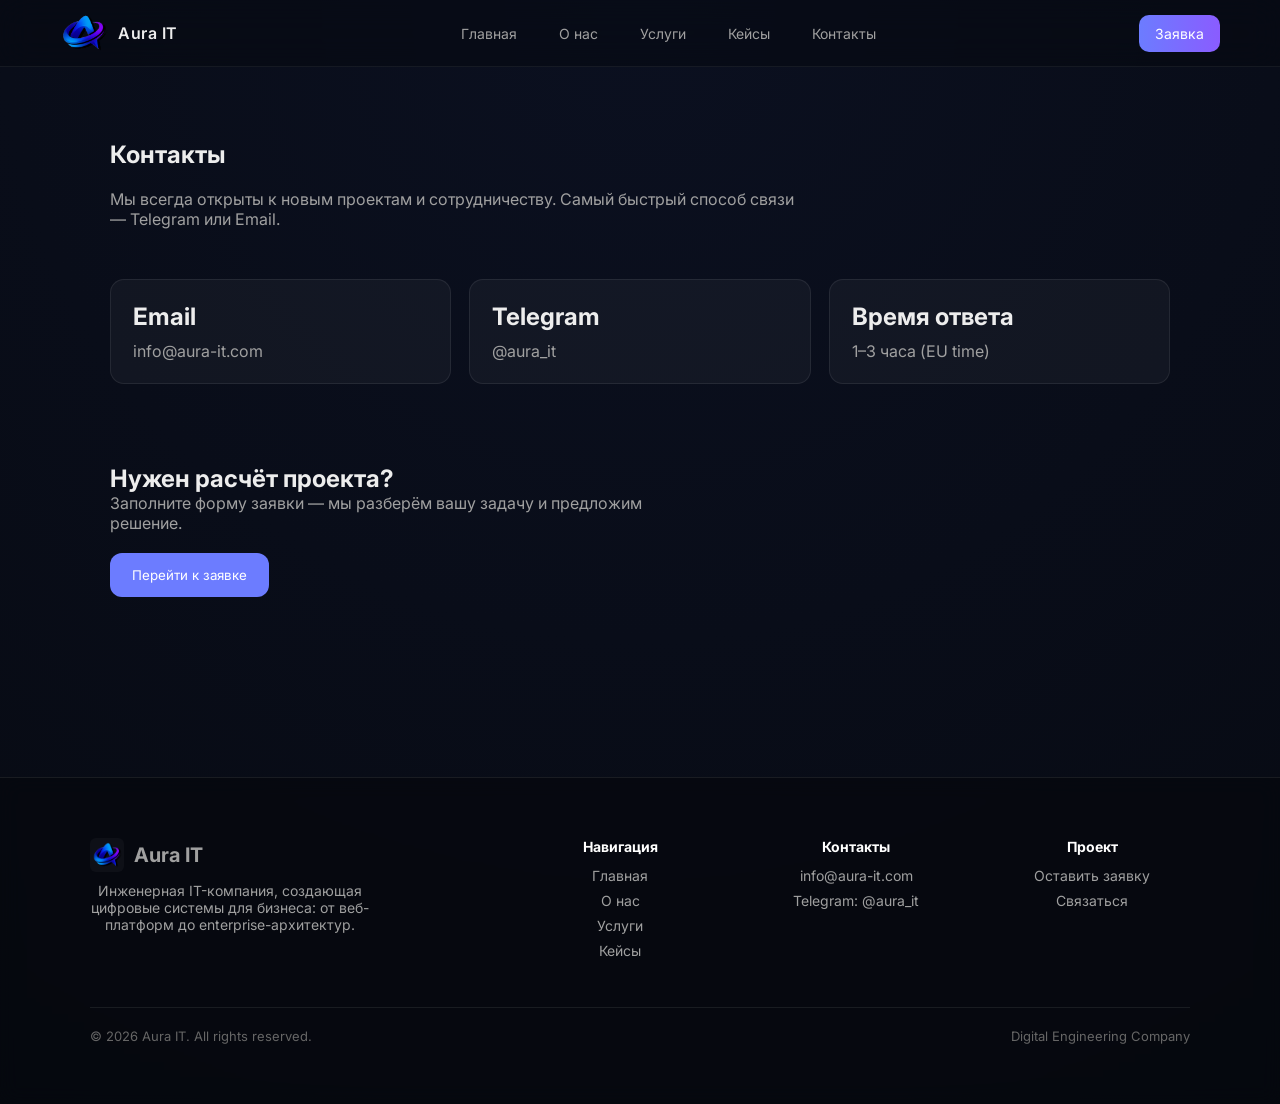
==== contact.html @ 42e3ed2f "Add files via upload" ====
<!DOCTYPE html>
<html lang="ru">
<head>
    <meta charset="UTF-8">
    <meta name="viewport" content="width=device-width, initial-scale=1.0">
    <title>Контакты — Aura IT</title>

    <link rel="stylesheet" href="assets/css/style.css">
</head>

<body>

    <header class="header">

        <div class="header-left">
            <img src="assets/img/logo.png" alt="Aura IT">
            <span>Aura IT</span>
        </div>

        <nav class="header-nav">
            <a href="index.html">Главная</a>
            <a href="about.html">О нас</a>
            <a href="services.html">Услуги</a>
            <a href="cases.html">Кейсы</a>
            <a href="contact.html">Контакты</a>
        </nav>

        <a href="apply.html" class="header-btn">Заявка</a>

    </header>

    <section class="container">

        <h1>Контакты</h1>

        <p style="margin-top:20px; max-width:700px; color:#a0a0a0;">
            Мы всегда открыты к новым проектам и сотрудничеству.
            Самый быстрый способ связи — Telegram или Email.
        </p>

        <!-- CONTACT INFO -->
        <div class="grid" style="margin-top:50px;">

            <div class="card">
                <h2>Email</h2>
                <p style="color:#a0a0a0; margin-top:10px;">info@aura-it.com</p>
            </div>

            <div class="card">
                <h2>Telegram</h2>
                <p style="color:#a0a0a0; margin-top:10px;">@aura_it</p>
            </div>

            <div class="card">
                <h2>Время ответа</h2>
                <p style="color:#a0a0a0; margin-top:10px;">1–3 часа (EU time)</p>
            </div>

        </div>

        <!-- CTA -->
        <div style="margin-top:80px;">
            <h2>Нужен расчёт проекта?</h2>
            <p style="color:#a0a0a0; max-width:600px;">
                Заполните форму заявки — мы разберём вашу задачу и предложим решение.
            </p>

            <a href="apply.html">
                <button class="btn" style="margin-top:20px;">
                    Перейти к заявке
                </button>
            </a>
        </div>

    </section>

    <footer>

        <div class="footer-grid">

            <!-- BRAND -->
            <div class="footer-brand">

                <div style="display:flex; align-items:center; gap:10px; margin-bottom:10px;">
                    <img src="assets/img/logo.png" alt="Aura IT" style="width:34px; height:34px; object-fit:contain;">
                    <h3 style="margin:0;">Aura IT</h3>
                </div>

                <p>
                    Инженерная IT-компания, создающая цифровые системы для бизнеса:
                    от веб-платформ до enterprise-архитектур.
                </p>

            </div>

            <!-- NAV -->
            <div class="footer-col">
                <h4>Навигация</h4>
                <a href="index.html">Главная</a>
                <a href="about.html">О нас</a>
                <a href="services.html">Услуги</a>
                <a href="cases.html">Кейсы</a>
            </div>

            <!-- CONTACT -->
            <div class="footer-col">
                <h4>Контакты</h4>
                <a href="#">info@aura-it.com</a>
                <a href="#">Telegram: @aura_it</a>
            </div>

            <!-- CTA -->
            <div class="footer-col">
                <h4>Проект</h4>
                <a href="apply.html">Оставить заявку</a>
                <a href="contact.html">Связаться</a>
            </div>

        </div>

        <div class="footer-bottom">
            <span>© 2026 Aura IT. All rights reserved.</span>
            <span>Digital Engineering Company</span>
        </div>

    </footer>

</body>
</html>
---- assets/css/style.css ----
@import url('https://fonts.googleapis.com/css2?family=Inter:wght@300;400;500;600;700&display=swap');

:root {
  --bg: #070A12;
  --panel: rgba(255,255,255,0.04);
  --text: #EDEDED;
  --muted: #A0A0A0;
  --accent: #6C7CFF;
  --border: rgba(255,255,255,0.08);
}

* {
  margin: 0;
  padding: 0;
  box-sizing: border-box;
  font-family: Inter, sans-serif;
}

body {
  background: radial-gradient(circle at top, #0B1020, var(--bg));
  color: var(--text);
}

/* NAV */
header {
  position: fixed;
  top: 0;
  width: 100%;
  padding: 18px 60px;
  display: flex;
  justify-content: space-between;
  align-items: center;
  backdrop-filter: blur(14px);
  background: rgba(7,10,18,0.6);
  border-bottom: 1px solid var(--border);
  z-index: 1000;
}

.logo {
  font-weight: 700;
  letter-spacing: 1px;
}

nav a {
  margin-left: 20px;
  text-decoration: none;
  color: var(--muted);
  transition: 0.3s;
}

nav a:hover {
  color: var(--text);
}

/* CONTAINER */
.container {
  max-width: 1100px;
  margin: auto;
  padding: 140px 20px 80px;
}

/* HERO */
.hero h1 {
  font-size: 54px;
  line-height: 1.1;
}

.hero p {
  margin-top: 18px;
  color: var(--muted);
  max-width: 600px;
}

/* BUTTON */
.btn {
  margin-top: 30px;
  padding: 14px 22px;
  border-radius: 12px;
  background: var(--accent);
  border: none;
  color: white;
  cursor: pointer;
  transition: 0.3s;
}

.btn:hover {
  transform: translateY(-2px);
}

/* GRID */
.grid {
  display: grid;
  grid-template-columns: repeat(3, 1fr);
  gap: 18px;
  margin-top: 30px;
}

.card {
  background: var(--panel);
  border: 1px solid var(--border);
  padding: 22px;
  border-radius: 14px;
  transition: 0.3s;
}

.card:hover {
  border-color: var(--accent);
  transform: translateY(-4px);
}

/* FOOTER */
footer {
  padding: 50px 20px;
  text-align: center;
  color: var(--muted);
  border-top: 1px solid var(--border);
}

/* RESPONSIVE */
@media(max-width: 900px) {
  header {
    padding: 15px 20px;
  }

  .hero h1 {
    font-size: 36px;
  }

  .grid {
    grid-template-columns: 1fr;
  }
}
.hero {
    padding-top: 180px;
}

.badge {
    display: inline-block;
    padding: 6px 12px;
    border: 1px solid rgba(255,255,255,0.1);
    border-radius: 20px;
    color: #aaa;
    font-size: 12px;
    margin-bottom: 20px;
}

.hero h1 {
    font-size: 58px;
    line-height: 1.05;
    letter-spacing: -1px;
}

.hero p {
    margin-top: 20px;
    color: #a0a0a0;
    max-width: 650px;
    font-size: 16px;
}

/* BUTTONS */
.actions {
    display: flex;
    gap: 12px;
    margin-top: 30px;
}

.btn.secondary {
    background: transparent;
    border: 1px solid rgba(255,255,255,0.2);
}

/* TRUST BLOCK */
.trust {
    display: grid;
    grid-template-columns: repeat(3, 1fr);
    gap: 20px;
    margin-top: 60px;
    max-width: 600px;
}

    .trust div {
        background: rgba(255,255,255,0.03);
        border: 1px solid rgba(255,255,255,0.08);
        padding: 20px;
        border-radius: 14px;
        text-align: center;
    }

    .trust h3 {
        font-size: 24px;
    }
.section {
    padding: 120px 0;
}

.form-box {
    max-width: 800px;
    margin: auto;
    background: rgba(255,255,255,0.03);
    border: 1px solid rgba(255,255,255,0.08);
    border-radius: 18px;
    padding: 40px;
    backdrop-filter: blur(12px);
}

.form-head h2 {
    font-size: 32px;
    margin-bottom: 10px;
}

.form-head p {
    color: #a0a0a0;
}

/* GRID FORM */
.form-grid {
    display: grid;
    grid-template-columns: repeat(2, 1fr);
    gap: 20px;
    margin-top: 30px;
}

.input-group {
    display: flex;
    flex-direction: column;
}

    .input-group label {
        font-size: 13px;
        color: #aaa;
        margin-bottom: 6px;
    }

    .input-group input,
    .input-group select,
    .input-group textarea {
        padding: 14px;
        border-radius: 10px;
        border: 1px solid rgba(255,255,255,0.1);
        background: rgba(10,14,25,0.8);
        color: #fff;
        outline: none;
        transition: 0.3s;
    }

        .input-group input:focus,
        .input-group select:focus,
        .input-group textarea:focus {
            border-color: #6C7CFF;
        }

    .input-group.full {
        grid-column: span 2;
    }

textarea {
    min-height: 120px;
    resize: none;
}

/* BOTTOM */
.form-bottom {
    grid-column: span 2;
    display: flex;
    justify-content: space-between;
    align-items: center;
    margin-top: 10px;
}

    .form-bottom span {
        color: #777;
        font-size: 13px;
    }

/* RESPONSIVE */
@media(max-width: 700px) {
    .form-grid {
        grid-template-columns: 1fr;
    }

    .input-group.full,
    .form-bottom {
        grid-column: span 1;
    }

    .form-bottom {
        flex-direction: column;
        gap: 10px;
        align-items: flex-start;
    }
}
footer {
    margin-top: 100px;
    border-top: 1px solid rgba(255,255,255,0.08);
    background: rgba(5,7,13,0.6);
    backdrop-filter: blur(10px);
    padding: 60px 20px;
}

.footer-grid {
    max-width: 1100px;
    margin: auto;
    display: grid;
    grid-template-columns: 2fr 1fr 1fr 1fr;
    gap: 40px;
}

.footer-brand h3 {
    font-size: 20px;
    margin-bottom: 10px;
}

.footer-brand p {
    color: #a0a0a0;
    font-size: 14px;
    max-width: 280px;
}

.footer-col h4 {
    font-size: 14px;
    margin-bottom: 12px;
    color: #fff;
}

.footer-col a {
    display: block;
    color: #a0a0a0;
    text-decoration: none;
    font-size: 14px;
    margin-bottom: 8px;
    transition: 0.3s;
}

    .footer-col a:hover {
        color: #fff;
    }

.footer-bottom {
    max-width: 1100px;
    margin: 40px auto 0;
    padding-top: 20px;
    border-top: 1px solid rgba(255,255,255,0.08);
    display: flex;
    justify-content: space-between;
    color: #666;
    font-size: 13px;
}

@media(max-width: 900px) {
    .footer-grid {
        grid-template-columns: 1fr;
    }

    .footer-bottom {
        flex-direction: column;
        gap: 10px;
    }
}
.footer-brand img {
    border-radius: 6px;
    background: rgba(255,255,255,0.03);
    padding: 2px;
}
.header {
    position: fixed;
    top: 0;
    width: 100%;
    padding: 14px 60px;
    display: flex;
    justify-content: space-between;
    align-items: center;
    background: rgba(7,10,18,0.55);
    backdrop-filter: blur(16px);
    border-bottom: 1px solid rgba(255,255,255,0.06);
    z-index: 1000;
}

/* LEFT BRAND */
.header-left {
    display: flex;
    align-items: center;
    gap: 10px;
}

    .header-left img {
        width: 48px;
        height: 38px;
        border-radius: 6px;
    }

    .header-left span {
        font-weight: 600;
        letter-spacing: 0.5px;
    }

/* NAV */
.header-nav {
    display: flex;
    gap: 22px;
}

    .header-nav a {
        color: #a0a0a0;
        text-decoration: none;
        font-size: 14px;
        position: relative;
        transition: 0.3s;
    }

        .header-nav a:hover {
            color: #fff;
        }

        /* underline animation */
        .header-nav a::after {
            content: "";
            position: absolute;
            left: 0;
            bottom: -6px;
            width: 0%;
            height: 1px;
            background: #6C7CFF;
            transition: 0.3s;
        }

        .header-nav a:hover::after {
            width: 100%;
        }

/* BUTTON */
.header-btn {
    padding: 10px 16px;
    border-radius: 10px;
    background: linear-gradient(90deg, #6C7CFF, #8A5CFF);
    color: white;
    text-decoration: none;
    font-size: 14px;
    transition: 0.3s;
}

    .header-btn:hover {
        transform: translateY(-2px);
    }

/* RESPONSIVE */
@media(max-width: 900px) {
    .header {
        padding: 14px 20px;
    }

    .header-nav {
        display: none;
    }
}
#dynamic-blocks .card {
    transition: 0.3s;
    cursor: pointer;
}

    #dynamic-blocks .card:hover {
        transform: translateY(-6px);
        border-color: #6C7CFF;
    }
.ad-slot {
    display: flex;
    flex-direction: column;
    gap: 12px;
}

.ad-card {
    display: block;
    padding: 12px;
    border-radius: 12px;
    border: 1px solid rgba(255,255,255,0.08);
    background: rgba(255,255,255,0.03);
    text-decoration: none;
    color: inherit;
    transition: 0.3s;
}

    .ad-card:hover {
        transform: translateY(-4px);
        border-color: #6C7CFF;
    }

    .ad-card img {
        width: 100%;
        border-radius: 10px;
    }
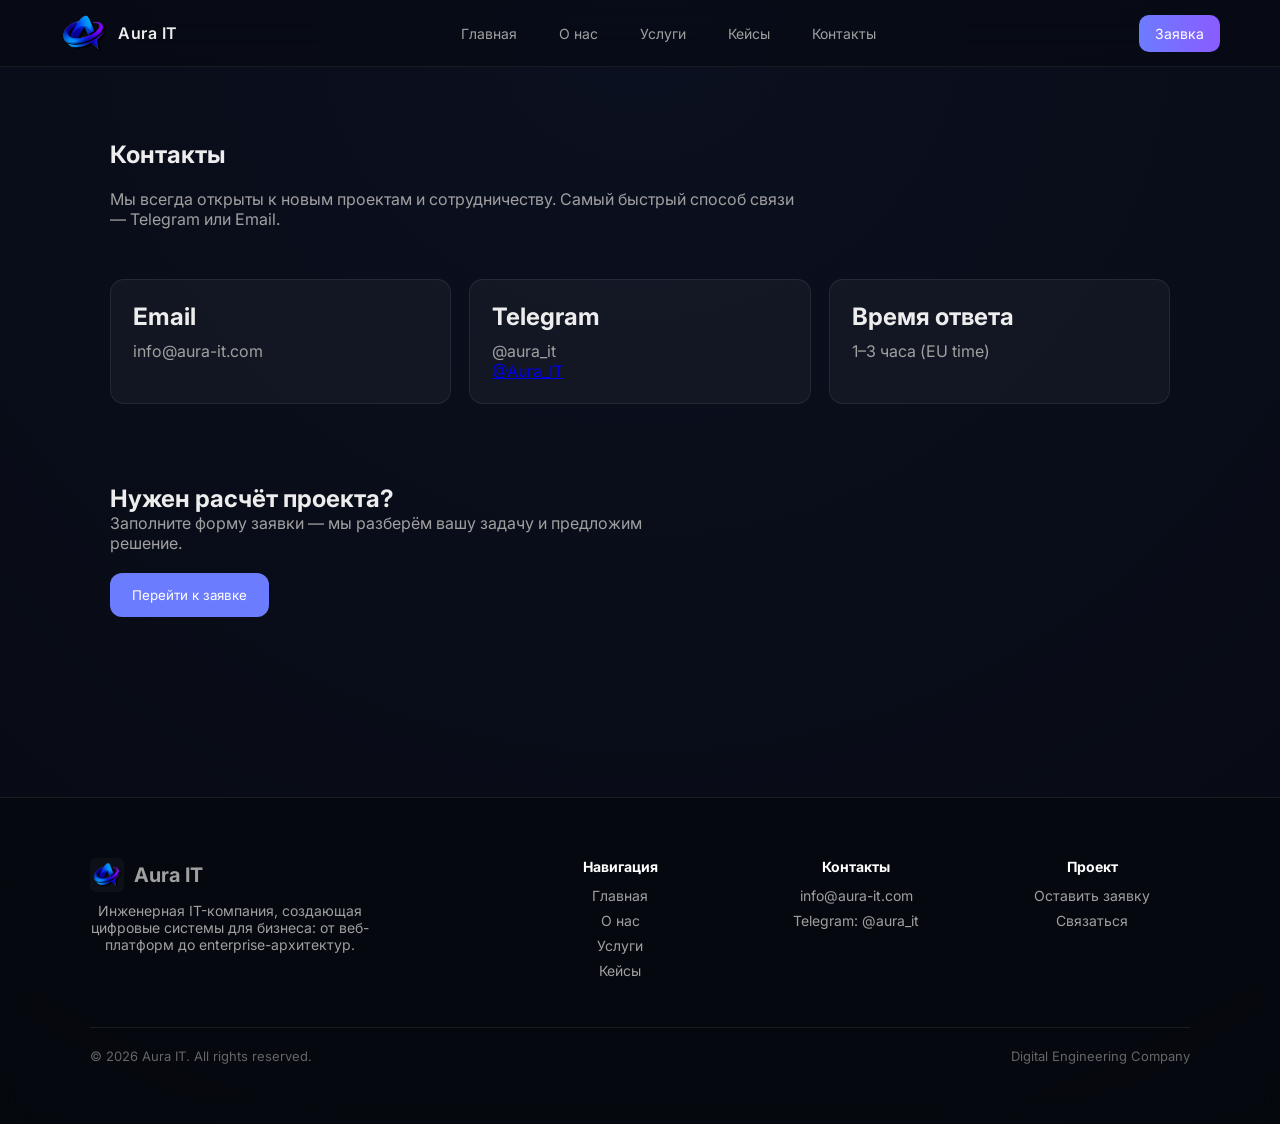
==== commit ea77327c: "Fix HTML encoding issues in contact.html" ====
--- a/contact.html
+++ b/contact.html
@@ -49,6 +49,7 @@
             <div class="card">
                 <h2>Telegram</h2>
                 <p style="color:#a0a0a0; margin-top:10px;">@aura_it</p>
+                <a href="https://t.me/Aura_IT">@Aura_IT</a>
             </div>
 
             <div class="card">
@@ -126,4 +127,4 @@
     </footer>
 
 </body>
-</html>+</html>
--- a/assets/css/style.css
+++ b/assets/css/style.css
@@ -486,4 +486,90 @@
     .ad-card img {
         width: 100%;
         border-radius: 10px;
-    }+    }
+@media (max-width: 900px) {
+
+  /* контейнеры */
+  .container {
+    padding: 0 16px;
+  }
+
+  /* HERO */
+  .hero h1 {
+    font-size: 34px;
+    line-height: 1.2;
+  }
+
+  .hero p {
+    font-size: 14px;
+  }
+
+  /* GRID → 1 колонка */
+  .grid {
+    grid-template-columns: 1fr !important;
+  }
+
+  /* кнопки */
+  .actions {
+    flex-direction: column;
+  }
+
+  .btn {
+    width: 100%;
+  }
+
+}.burger {
+  display: none;
+  font-size: 24px;
+  color: #fff;
+  cursor: pointer;
+}
+
+@media (max-width: 900px) {
+
+  .header-nav {
+    position: absolute;
+    top: 60px;
+    left: 0;
+    right: 0;
+    background: rgba(10,12,20,0.95);
+    backdrop-filter: blur(10px);
+    flex-direction: column;
+    display: none;
+    padding: 20px;
+    gap: 15px;
+  }
+
+  .burger {
+    display: block;
+  }
+
+  .header-btn {
+    display: none;
+  }
+
+  .header-nav.active {
+    display: flex;
+  }
+}@media (max-width: 900px) {
+
+  .form-grid {
+    grid-template-columns: 1fr !important;
+  }
+
+  .form-box {
+    padding: 20px;
+  }
+
+  .form-bottom {
+    flex-direction: column;
+    gap: 10px;
+    align-items: flex-start;
+  }
+}@media (max-width: 900px) {
+
+  .card {
+    padding: 16px;
+  }
+
+}
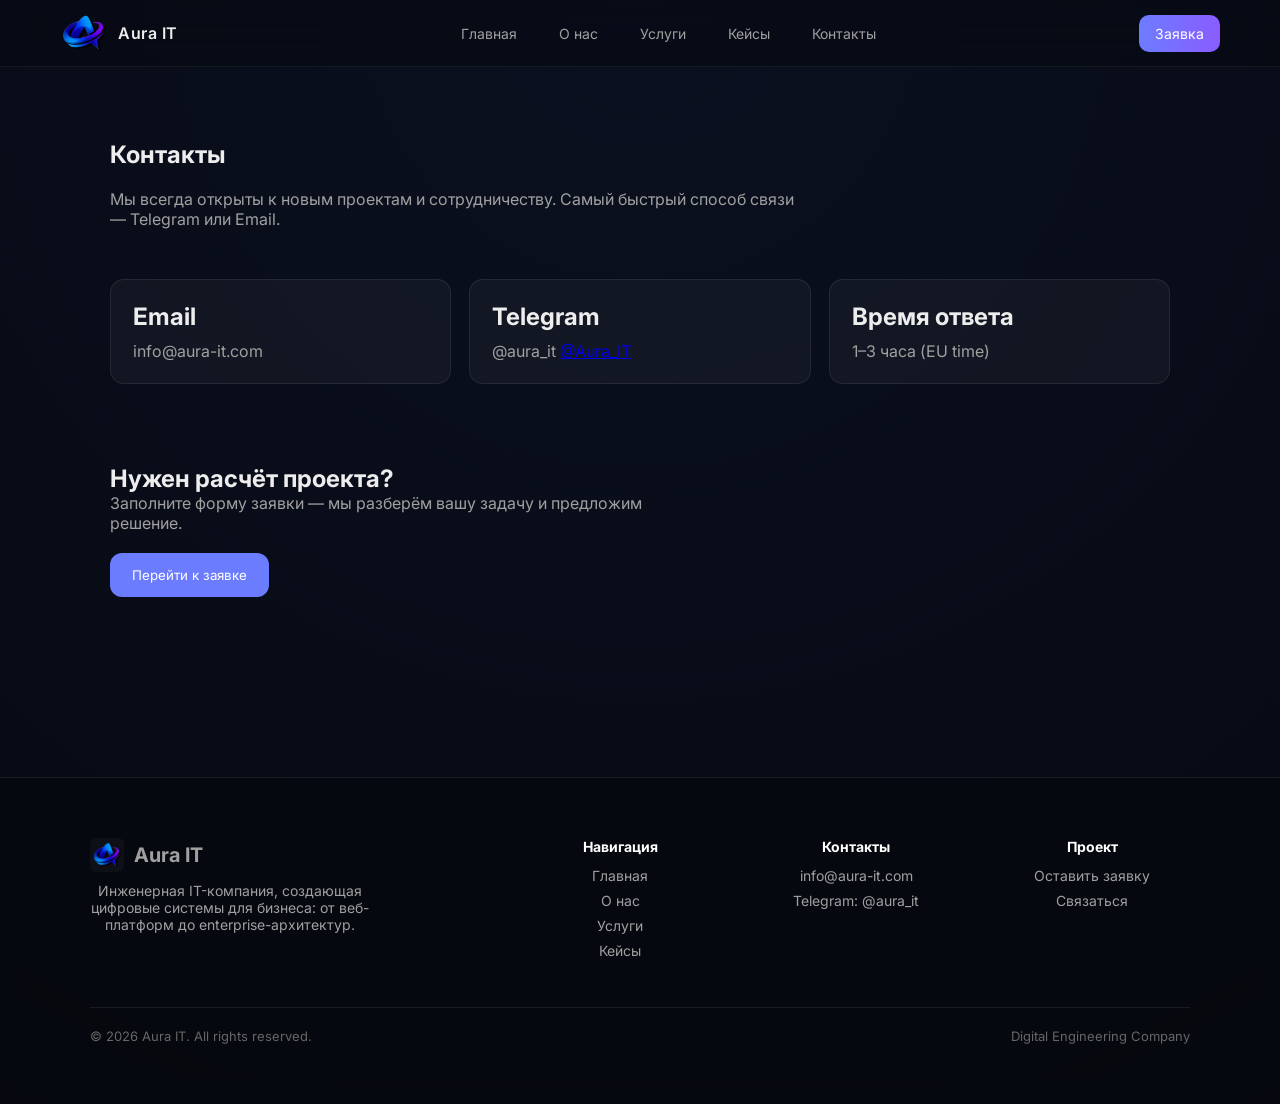
==== commit c6a957c7: "Update contact.html" ====
--- a/contact.html
+++ b/contact.html
@@ -48,8 +48,9 @@
 
             <div class="card">
                 <h2>Telegram</h2>
-                <p style="color:#a0a0a0; margin-top:10px;">@aura_it</p>
+                <p style="color:#a0a0a0; margin-top:10px;">@aura_it
                 <a href="https://t.me/Aura_IT">@Aura_IT</a>
+                </p>
             </div>
 
             <div class="card">
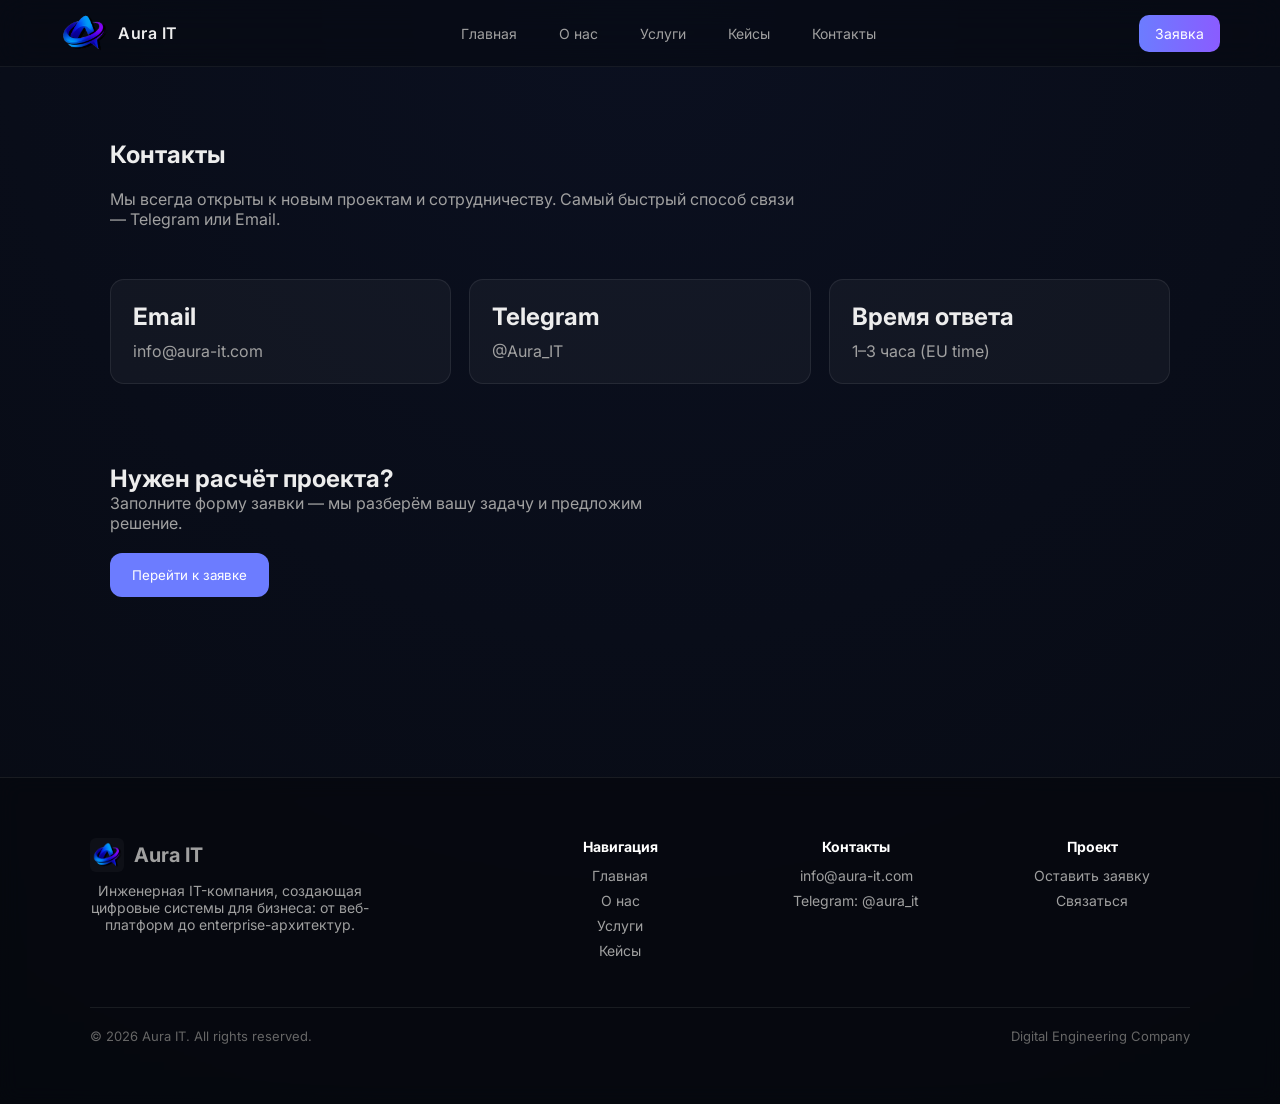
==== commit 3bd0439e: "Update contact.html" ====
--- a/contact.html
+++ b/contact.html
@@ -48,7 +48,7 @@
 
             <div class="card">
                 <h2>Telegram</h2>
-                <p style="color:#a0a0a0; margin-top:10px;">@aura_it
+                <p style="color:#a0a0a0; margin-top:10px;"
                 <a href="https://t.me/Aura_IT">@Aura_IT</a>
                 </p>
             </div>
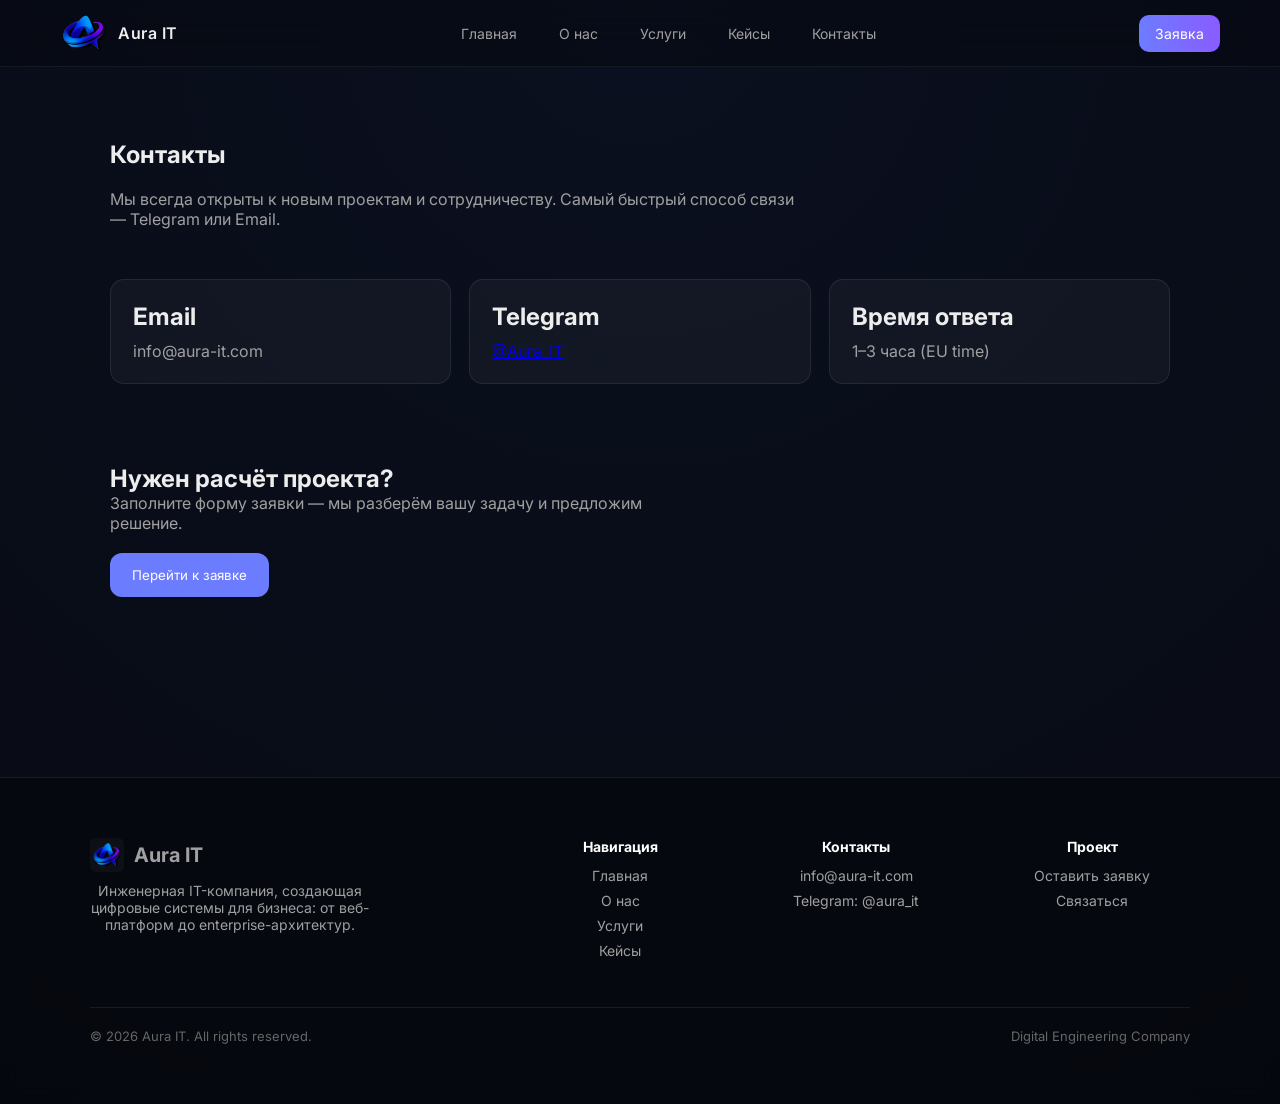
==== commit 2b5916ec: "Update contact.html" ====
--- a/contact.html
+++ b/contact.html
@@ -48,9 +48,9 @@
 
             <div class="card">
                 <h2>Telegram</h2>
-                <p style="color:#a0a0a0; margin-top:10px;"
-                <a href="https://t.me/Aura_IT">@Aura_IT</a>
-                </p>
+                <p style="color:#a0a0a0; margin-top:10px;"></p>
+                 <a href="https://t.me/Aura_IT">@Aura_IT</a>
+               
             </div>
 
             <div class="card">
